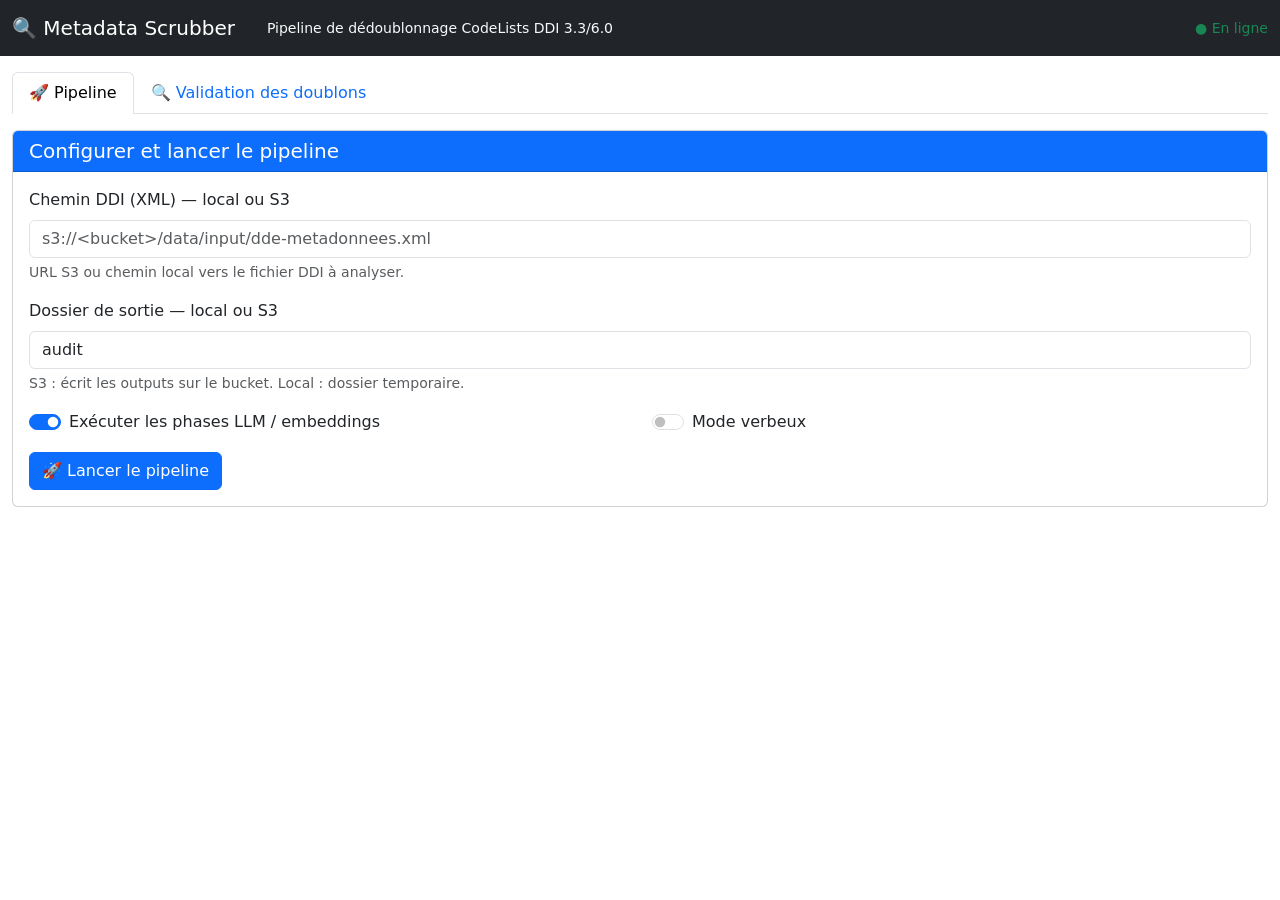
==== scrubber_app/templates/index.html @ 8039c0e9 "Add docs + app + notebook d'exploration" ====
<!DOCTYPE html>
<html lang="fr">
<head>
    <meta charset="UTF-8">
    <meta name="viewport" content="width=device-width, initial-scale=1.0">
    <title>Metadata Scrubber — Pipeline de dédoublonnage DDI</title>
    <!-- Bootstrap 5 for layout -->
    <link href="https://cdn.jsdelivr.net/npm/bootstrap@5.3.2/dist/css/bootstrap.min.css"
          rel="stylesheet"
          integrity="sha384-T3c6CoIi6uLrA9TneNEoa7RxnatzjcDSCmG1MXxSR1GAsXEV/Dwwykc2MPK8M2HN"
          crossorigin="anonymous">
    <link rel="stylesheet" href="static/css/style.css">
</head>
<body>
    <!-- Navbar -->
    <nav class="navbar navbar-expand-lg navbar-dark bg-dark">
        <div class="container-fluid">
            <a class="navbar-brand" href="/">🔍 Metadata Scrubber</a>
            <span class="navbar-text ms-3 text-light small">Pipeline de dédoublonnage CodeLists DDI 3.3/6.0</span>
            <span id="health-status" class="navbar-text ms-auto text-success small">● En ligne</span>
        </div>
    </nav>

    <div class="container-fluid mt-3">
        <!-- Tabs -->
        <ul class="nav nav-tabs" id="mainTabs" role="tablist">
            <li class="nav-item" role="presentation">
                <button class="nav-link active" id="pipeline-tab" data-bs-toggle="tab"
                        data-bs-target="#pipeline" type="button" role="tab"
                        aria-controls="pipeline" aria-selected="true">
                    🚀 Pipeline
                </button>
            </li>
            <li class="nav-item" role="presentation">
                <button class="nav-link" id="validation-tab" data-bs-toggle="tab"
                        data-bs-target="#validation" type="button" role="tab"
                        aria-controls="validation" aria-selected="false">
                    🔍 Validation des doublons
                </button>
            </li>
        </ul>

        <div class="tab-content" id="mainTabsContent">
            <!-- ================================================================
                 TAB 1: PIPELINE
                 ================================================================ -->
            <div class="tab-pane fade show active" id="pipeline" role="tabpanel"
                 aria-labelledby="pipeline-tab">
                <div class="card mt-3">
                    <div class="card-header bg-primary text-white">
                        <h5 class="mb-0">Configurer et lancer le pipeline</h5>
                    </div>
                    <div class="card-body">
                        <form id="pipelineForm">
                            <div class="mb-3">
                                <label for="xmlSource" class="form-label">Chemin DDI (XML) — local ou S3</label>
                                <input type="text" class="form-control" id="xmlSource"
                                       placeholder="s3://<bucket>/data/input/dde-metadonnees.xml" required>
                                <div class="form-text">URL S3 ou chemin local vers le fichier DDI à analyser.</div>
                            </div>
                            <div class="mb-3">
                                <label for="outputBase" class="form-label">Dossier de sortie — local ou S3</label>
                                <input type="text" class="form-control" id="outputBase"
                                       placeholder="audit" value="audit" required>
                                <div class="form-text">S3 : écrit les outputs sur le bucket. Local : dossier temporaire.</div>
                            </div>
                            <div class="row">
                                <div class="col-md-6 mb-3">
                                    <div class="form-check form-switch">
                                        <input class="form-check-input" type="checkbox" id="runLlm" checked>
                                        <label class="form-check-label" for="runLlm">
                                            Exécuter les phases LLM / embeddings
                                        </label>
                                    </div>
                                </div>
                                <div class="col-md-6 mb-3">
                                    <div class="form-check form-switch">
                                        <input class="form-check-input" type="checkbox" id="verbose">
                                        <label class="form-check-label" for="verbose">
                                            Mode verbeux
                                        </label>
                                    </div>
                                </div>
                            </div>
                            <button type="button" class="btn btn-primary" id="launchBtn">
                                🚀 Lancer le pipeline
                            </button>
                        </form>

                        <!-- Progress section -->
                        <div id="progressSection" class="mt-4 d-none">
                            <div class="progress mb-2" style="height: 25px;">
                                <div id="progressBar" class="progress-bar progress-bar-striped progress-bar-animated"
                                     role="progressbar" style="width: 0%">0%</div>
                            </div>
                            <p id="phaseLabel" class="text-muted">Phase : —</p>
                            <div class="accordion" id="logsAccordion">
                                <div class="accordion-item">
                                    <h2 class="accordion-header">
                                        <button class="accordion-button collapsed" type="button"
                                                data-bs-toggle="collapse" data-bs-target="#logsCollapse">
                                            📋 Logs d'exécution <span id="logCount">(0)</span>
                                        </button>
                                    </h2>
                                    <div id="logsCollapse" class="accordion-collapse collapse"
                                         data-bs-parent="#logsAccordion">
                                        <div class="accordion-body">
                                            <pre id="logsContainer" class="bg-black text-white p-3 rounded"
                                                 style="max-height: 400px; overflow-y: auto; font-size: 0.85rem;"></pre>
                                        </div>
                                    </div>
                                </div>
                            </div>
                        </div>

                        <!-- Result section -->
                        <div id="resultSection" class="mt-4 d-none">
                            <div class="alert alert-success" id="resultAlert">
                                <h5>✅ Pipeline terminé !</h5>
                                <p>Durée : <span id="resultDuration">-</span></p>
                                <div id="fileLinks"></div>
                            </div>
                            <div class="mt-3">
                                <button class="btn btn-outline-primary" id="goToValidationBtn">
                                    🔍 Aller à l'onglet Validation
                                </button>
                            </div>
                        </div>
                    </div>
                </div>
            </div>

            <!-- ================================================================
                 TAB 2: VALIDATION
                 ================================================================ -->
            <div class="tab-pane fade" id="validation" role="tabpanel"
                 aria-labelledby="validation-tab">
                <div class="card mt-3">
                    <div class="card-header bg-secondary text-white">
                        <h5 class="mb-0">Valider les doublons de CodeLists</h5>
                    </div>
                    <div class="card-body">
                        <!-- Load registry -->
                        <div class="row g-2 mb-3">
                            <div class="col-md-8">
                                <input type="text" class="form-control form-control-sm" id="registryPath"
                                       placeholder="Chemin du codelist_duplicates.json"
                                       value="audit/codelist_duplicates.json">
                            </div>
                            <div class="col-md-4">
                                <button class="btn btn-sm btn-outline-primary w-100" id="loadRegistryBtn">
                                    📂 Charger le registre
                                </button>
                            </div>
                        </div>

                        <!-- Stats -->
                        <div id="statsSection" class="d-none">
                            <div class="row mb-3">
                                <div class="col-sm-3 col-6">
                                    <div class="card bg-light">
                                        <div class="card-body text-center p-2">
                                            <h6 class="mb-0 text-muted">CodeLists</h6>
                                            <h4 class="mb-0" id="statTotalCL">0</h4>
                                        </div>
                                    </div>
                                </div>
                                <div class="col-sm-3 col-6">
                                    <div class="card bg-light">
                                        <div class="card-body text-center p-2">
                                            <h6 class="mb-0 text-muted">Doublons</h6>
                                            <h4 class="mb-0" id="statTotalDups">0</h4>
                                        </div>
                                    </div>
                                </div>
                                <div class="col-sm-3 col-6">
                                    <div class="card bg-light">
                                        <div class="card-body text-center p-2">
                                            <h6 class="mb-0 text-muted">Approuvés</h6>
                                            <h4 class="mb-0 text-success" id="statApproved">0</h4>
                                        </div>
                                    </div>
                                </div>
                                <div class="col-sm-3 col-6">
                                    <div class="card bg-light">
                                        <div class="card-body text-center p-2">
                                            <h6 class="mb-0 text-muted">En attente</h6>
                                            <h4 class="mb-0 text-warning" id="statPending">0</h4>
                                        </div>
                                    </div>
                                </div>
                            </div>

                            <!-- Bulk actions -->
                            <div class="row g-2 mb-3">
                                <div class="col-6 col-md-3">
                                    <button class="btn btn-sm btn-outline-success w-100" id="bulkApproveExact">
                                        ✅ Approuver exactes
                                    </button>
                                </div>
                                <div class="col-6 col-md-3">
                                    <button class="btn btn-sm btn-outline-success w-100" id="bulkApproveHighConf">
                                        ✅ Approuver ≥0.95
                                    </button>
                                </div>
                                <div class="col-6 col-md-3">
                                    <button class="btn btn-sm btn-outline-danger w-100" id="bulkRejectAll">
                                        ❌ Tout rejeter
                                    </button>
                                </div>
                                <div class="col-6 col-md-3">
                                    <button class="btn btn-sm btn-outline-secondary w-100" id="bulkPendingAll">
                                        🔄 Tout remettre en attente
                                    </button>
                                </div>
                            </div>

                            <!-- Filters -->
                            <div class="row g-2 mb-3 align-items-end">
                                <div class="col-md-3">
                                    <label class="form-label small">Filtre décision</label>
                                    <select class="form-select form-select-sm" id="decisionFilter">
                                        <option value="approve,reject,pending" selected>Toutes</option>
                                        <option value="pending">En attente uniquement</option>
                                        <option value="approve">Approuvés uniquement</option>
                                        <option value="reject">Rejetés uniquement</option>
                                    </select>
                                </div>
                                <div class="col-md-4">
                                    <label class="form-label small">Recherche</label>
                                    <input type="text" class="form-control form-control-sm" id="searchFilter"
                                           placeholder="Nom de la CodeList...">
                                </div>
                                <div class="col-md-2">
                                    <label class="form-label small">Afficher</label>
                                    <select class="form-select form-select-sm" id="pageSize">
                                        <option value="20">20</option>
                                        <option value="50" selected>50</option>
                                        <option value="100">100</option>
                                    </select>
                                </div>
                                <div class="col-md-3">
                                    <button class="btn btn-sm btn-secondary w-100" id="applyFilters">
                                        🔍 Filtrer
                                    </button>
                                </div>
                            </div>

                            <!-- Pagination -->
                            <nav aria-label="Pagination">
                                <ul class="pagination pagination-sm" id="pagination"></ul>
                            </nav>

                            <!-- Codelist list -->
                            <div id="codelistContainer" class="mb-3">
                                <!-- Will be filled by JS -->
                            </div>

                            <!-- Save/Download -->
                            <div class="row g-2 mt-3">
                                <div class="col-md-6">
                                    <button class="btn btn-outline-secondary w-100" id="downloadBtn">
                                        ⬇️ Télécharger JSON
                                    </button>
                                </div>
                                <div class="col-md-6">
                                    <button class="btn btn-outline-primary w-100" id="saveBtn">
                                        💾 Sauvegarder
                                    </button>
                                </div>
                            </div>
                        </div>

                        <!-- Empty state -->
                        <div id="emptyState">
                            <div class="text-center py-5">
                                <p class="text-muted">
                                    👈 Chargez le registre via le formulaire ci-dessus
                                    ou lancez un pipeline depuis l'onglet Pipeline.
                                </p>
                            </div>
                        </div>
                    </div>
                </div>
            </div>
        </div>
    </div>

    <!-- Toast notifications -->
    <div class="position-fixed top-0 end-0 p-3" style="z-index: 11">
        <div id="toastContainer" class="toast-container"></div>
    </div>

    <!-- Bootstrap JS -->
    <script src="https://cdn.jsdelivr.net/npm/bootstrap@5.3.2/dist/js/bootstrap.bundle.min.js"
            integrity="sha384-C6RzsynM9kWDrMNeT87bh95OGNyZPhcTNXj1NW7RuBCsyN/o0jlpcV8Qyq46cDfL"
            crossorigin="anonymous"></script>
    <!-- App scripts -->
    <script src="static/js/config.js"></script>
    <script src="static/js/main.js"></script>
    <script src="static/js/pipeline.js"></script>
    <script src="static/js/registry.js"></script>
</body>
</html>
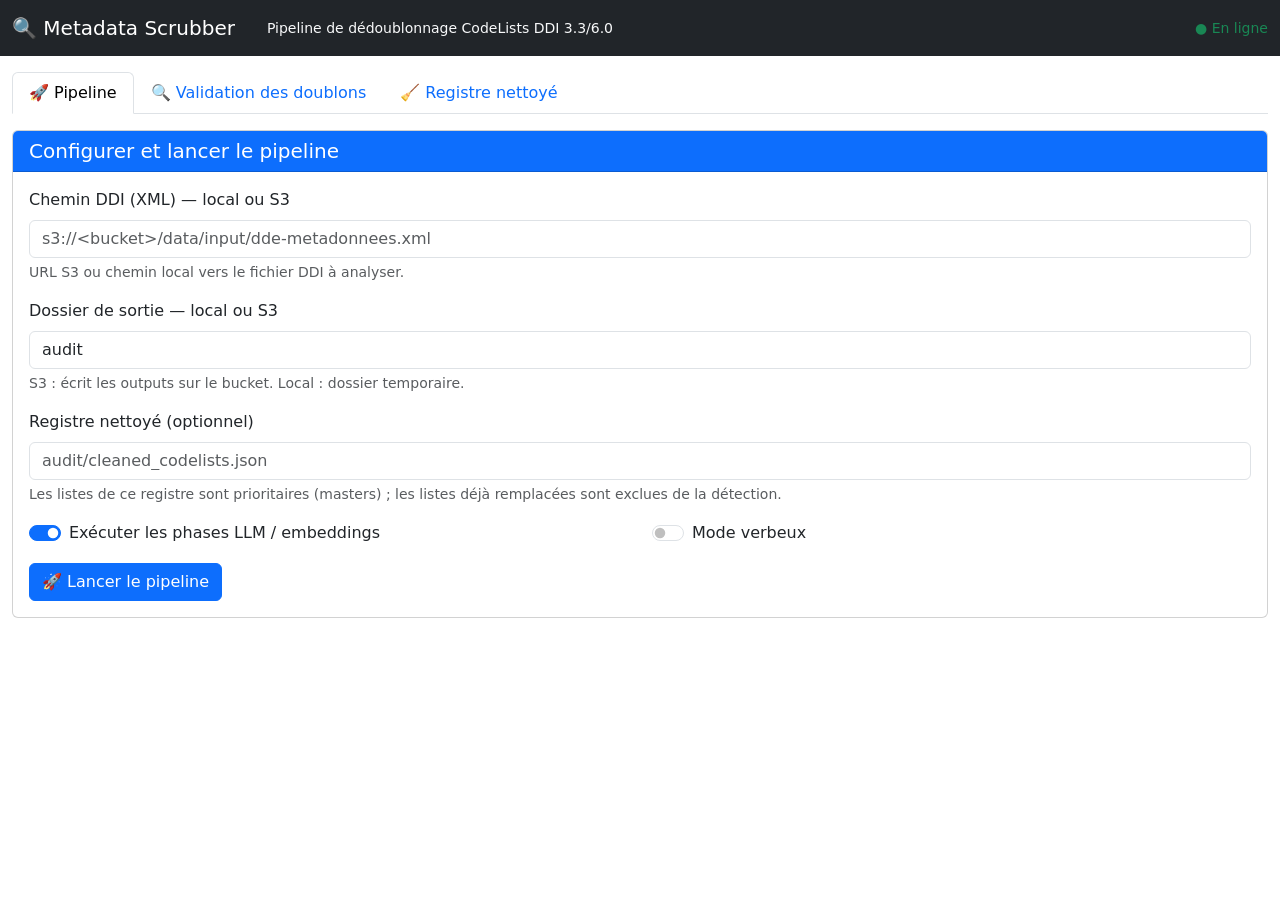
==== commit e6952fcf: "Improvements" ====
--- a/scrubber_app/templates/index.html
+++ b/scrubber_app/templates/index.html
@@ -1,16 +1,16 @@
 <!DOCTYPE html>
 <html lang="fr">
+
 <head>
     <meta charset="UTF-8">
     <meta name="viewport" content="width=device-width, initial-scale=1.0">
     <title>Metadata Scrubber — Pipeline de dédoublonnage DDI</title>
     <!-- Bootstrap 5 for layout -->
-    <link href="https://cdn.jsdelivr.net/npm/bootstrap@5.3.2/dist/css/bootstrap.min.css"
-          rel="stylesheet"
-          integrity="sha384-T3c6CoIi6uLrA9TneNEoa7RxnatzjcDSCmG1MXxSR1GAsXEV/Dwwykc2MPK8M2HN"
-          crossorigin="anonymous">
+    <link href="https://cdn.jsdelivr.net/npm/bootstrap@5.3.2/dist/css/bootstrap.min.css" rel="stylesheet"
+        integrity="sha384-T3c6CoIi6uLrA9TneNEoa7RxnatzjcDSCmG1MXxSR1GAsXEV/Dwwykc2MPK8M2HN" crossorigin="anonymous">
     <link rel="stylesheet" href="static/css/style.css">
 </head>
+
 <body>
     <!-- Navbar -->
     <nav class="navbar navbar-expand-lg navbar-dark bg-dark">
@@ -25,17 +25,21 @@
         <!-- Tabs -->
         <ul class="nav nav-tabs" id="mainTabs" role="tablist">
             <li class="nav-item" role="presentation">
-                <button class="nav-link active" id="pipeline-tab" data-bs-toggle="tab"
-                        data-bs-target="#pipeline" type="button" role="tab"
-                        aria-controls="pipeline" aria-selected="true">
+                <button class="nav-link active" id="pipeline-tab" data-bs-toggle="tab" data-bs-target="#pipeline"
+                    type="button" role="tab" aria-controls="pipeline" aria-selected="true">
                     🚀 Pipeline
                 </button>
             </li>
             <li class="nav-item" role="presentation">
-                <button class="nav-link" id="validation-tab" data-bs-toggle="tab"
-                        data-bs-target="#validation" type="button" role="tab"
-                        aria-controls="validation" aria-selected="false">
+                <button class="nav-link" id="validation-tab" data-bs-toggle="tab" data-bs-target="#validation"
+                    type="button" role="tab" aria-controls="validation" aria-selected="false">
                     🔍 Validation des doublons
+                </button>
+            </li>
+            <li class="nav-item" role="presentation">
+                <button class="nav-link" id="cleaned-tab" data-bs-toggle="tab" data-bs-target="#cleaned"
+                    type="button" role="tab" aria-controls="cleaned" aria-selected="false">
+                    🧹 Registre nettoyé
                 </button>
             </li>
         </ul>
@@ -44,8 +48,7 @@
             <!-- ================================================================
                  TAB 1: PIPELINE
                  ================================================================ -->
-            <div class="tab-pane fade show active" id="pipeline" role="tabpanel"
-                 aria-labelledby="pipeline-tab">
+            <div class="tab-pane fade show active" id="pipeline" role="tabpanel" aria-labelledby="pipeline-tab">
                 <div class="card mt-3">
                     <div class="card-header bg-primary text-white">
                         <h5 class="mb-0">Configurer et lancer le pipeline</h5>
@@ -55,14 +58,23 @@
                             <div class="mb-3">
                                 <label for="xmlSource" class="form-label">Chemin DDI (XML) — local ou S3</label>
                                 <input type="text" class="form-control" id="xmlSource"
-                                       placeholder="s3://<bucket>/data/input/dde-metadonnees.xml" required>
+                                    placeholder="s3://<bucket>/data/input/dde-metadonnees.xml" required>
                                 <div class="form-text">URL S3 ou chemin local vers le fichier DDI à analyser.</div>
                             </div>
                             <div class="mb-3">
                                 <label for="outputBase" class="form-label">Dossier de sortie — local ou S3</label>
-                                <input type="text" class="form-control" id="outputBase"
-                                       placeholder="audit" value="audit" required>
-                                <div class="form-text">S3 : écrit les outputs sur le bucket. Local : dossier temporaire.</div>
+                                <input type="text" class="form-control" id="outputBase" placeholder="audit"
+                                    value="audit" required>
+                                <div class="form-text">S3 : écrit les outputs sur le bucket. Local : dossier temporaire.
+                                </div>
+                            </div>
+                            <div class="mb-3">
+                                <label for="pipelineRegistryPath" class="form-label">Registre nettoyé (optionnel)</label>
+                                <input type="text" class="form-control" id="pipelineRegistryPath"
+                                    placeholder="audit/cleaned_codelists.json">
+                                <div class="form-text">Les listes de ce registre sont prioritaires (masters) ;
+                                    les listes déjà remplacées sont exclues de la détection.
+                                </div>
                             </div>
                             <div class="row">
                                 <div class="col-md-6 mb-3">
@@ -91,22 +103,22 @@
                         <div id="progressSection" class="mt-4 d-none">
                             <div class="progress mb-2" style="height: 25px;">
                                 <div id="progressBar" class="progress-bar progress-bar-striped progress-bar-animated"
-                                     role="progressbar" style="width: 0%">0%</div>
+                                    role="progressbar" style="width: 0%">0%</div>
                             </div>
                             <p id="phaseLabel" class="text-muted">Phase : —</p>
                             <div class="accordion" id="logsAccordion">
                                 <div class="accordion-item">
                                     <h2 class="accordion-header">
                                         <button class="accordion-button collapsed" type="button"
-                                                data-bs-toggle="collapse" data-bs-target="#logsCollapse">
+                                            data-bs-toggle="collapse" data-bs-target="#logsCollapse">
                                             📋 Logs d'exécution <span id="logCount">(0)</span>
                                         </button>
                                     </h2>
                                     <div id="logsCollapse" class="accordion-collapse collapse"
-                                         data-bs-parent="#logsAccordion">
+                                        data-bs-parent="#logsAccordion">
                                         <div class="accordion-body">
                                             <pre id="logsContainer" class="bg-black text-white p-3 rounded"
-                                                 style="max-height: 400px; overflow-y: auto; font-size: 0.85rem;"></pre>
+                                                style="max-height: 400px; overflow-y: auto; font-size: 0.85rem;"></pre>
                                         </div>
                                     </div>
                                 </div>
@@ -133,8 +145,7 @@
             <!-- ================================================================
                  TAB 2: VALIDATION
                  ================================================================ -->
-            <div class="tab-pane fade" id="validation" role="tabpanel"
-                 aria-labelledby="validation-tab">
+            <div class="tab-pane fade" id="validation" role="tabpanel" aria-labelledby="validation-tab">
                 <div class="card mt-3">
                     <div class="card-header bg-secondary text-white">
                         <h5 class="mb-0">Valider les doublons de CodeLists</h5>
@@ -144,8 +155,8 @@
                         <div class="row g-2 mb-3">
                             <div class="col-md-8">
                                 <input type="text" class="form-control form-control-sm" id="registryPath"
-                                       placeholder="Chemin du codelist_duplicates.json"
-                                       value="audit/codelist_duplicates.json">
+                                    placeholder="Chemin du codelist_duplicates.json"
+                                    value="audit/codelist_duplicates.json">
                             </div>
                             <div class="col-md-4">
                                 <button class="btn btn-sm btn-outline-primary w-100" id="loadRegistryBtn">
@@ -217,19 +228,27 @@
 
                             <!-- Filters -->
                             <div class="row g-2 mb-3 align-items-end">
-                                <div class="col-md-3">
+                                <div class="col-md-2">
                                     <label class="form-label small">Filtre décision</label>
                                     <select class="form-select form-select-sm" id="decisionFilter">
                                         <option value="approve,reject,pending" selected>Toutes</option>
                                         <option value="pending">En attente uniquement</option>
                                         <option value="approve">Approuvés uniquement</option>
                                         <option value="reject">Rejetés uniquement</option>
+                                        <option value="none">Sans doublon</option>
                                     </select>
                                 </div>
-                                <div class="col-md-4">
+                                <div class="col-md-2">
+                                    <label class="form-label small">Origine</label>
+                                    <select class="form-select form-select-sm" id="originFilter">
+                                        <option value="all" selected>Toutes</option>
+                                        <option value="registry">Registre uniquement</option>
+                                    </select>
+                                </div>
+                                <div class="col-md-3">
                                     <label class="form-label small">Recherche</label>
                                     <input type="text" class="form-control form-control-sm" id="searchFilter"
-                                           placeholder="Nom de la CodeList...">
+                                        placeholder="Nom de la CodeList...">
                                 </div>
                                 <div class="col-md-2">
                                     <label class="form-label small">Afficher</label>
@@ -258,12 +277,17 @@
 
                             <!-- Save/Download -->
                             <div class="row g-2 mt-3">
-                                <div class="col-md-6">
+                                <div class="col-md-4">
                                     <button class="btn btn-outline-secondary w-100" id="downloadBtn">
                                         ⬇️ Télécharger JSON
                                     </button>
                                 </div>
-                                <div class="col-md-6">
+                                <div class="col-md-4">
+                                    <button class="btn btn-outline-success w-100" id="downloadCleanedBtn">
+                                        ⬇️ Registre nettoyé
+                                    </button>
+                                </div>
+                                <div class="col-md-4">
                                     <button class="btn btn-outline-primary w-100" id="saveBtn">
                                         💾 Sauvegarder
                                     </button>
@@ -283,22 +307,83 @@
                     </div>
                 </div>
             </div>
+
+            <!-- ================================================================
+                 TAB 3: REGISTRE NETTOYÉ
+                 ================================================================ -->
+            <div class="tab-pane fade" id="cleaned" role="tabpanel" aria-labelledby="cleaned-tab">
+                <div class="card mt-3">
+                    <div class="card-header bg-success text-white">
+                        <h5 class="mb-0">Registre des CodeLists nettoyées</h5>
+                    </div>
+                    <div class="card-body">
+                        <!-- Chemin + actions -->
+                        <div class="row g-2 mb-3">
+                            <div class="col-md-6">
+                                <input type="text" class="form-control form-control-sm" id="cleanedPath"
+                                    placeholder="Chemin du cleaned_codelists.json"
+                                    value="audit/cleaned_codelists.json">
+                            </div>
+                            <div class="col-md-2">
+                                <button class="btn btn-sm btn-outline-primary w-100" id="loadCleanedBtn">
+                                    📂 Charger
+                                </button>
+                            </div>
+                            <div class="col-md-2">
+                                <button class="btn btn-sm btn-outline-success w-100" id="saveCleanedBtn">
+                                    💾 Sauvegarder
+                                </button>
+                            </div>
+                            <div class="col-md-2">
+                                <button class="btn btn-sm btn-outline-secondary w-100" id="downloadCleanedFileBtn">
+                                    ⬇️ Télécharger
+                                </button>
+                            </div>
+                        </div>
+
+                        <!-- Infos + recherche -->
+                        <div class="row g-2 mb-3 align-items-center d-none" id="cleanedToolbar">
+                            <div class="col-md-4">
+                                <span class="badge bg-success" id="cleanedCount">0 entrées</span>
+                                <span class="badge bg-warning text-dark d-none" id="cleanedDirty">modifications non sauvegardées</span>
+                            </div>
+                            <div class="col-md-8">
+                                <input type="text" class="form-control form-control-sm" id="cleanedSearch"
+                                    placeholder="Rechercher (nom, libellé, id)...">
+                            </div>
+                        </div>
+
+                        <!-- Entrées -->
+                        <div id="cleanedContainer"></div>
+
+                        <!-- État vide -->
+                        <div id="cleanedEmptyState">
+                            <div class="text-center py-5">
+                                <p class="text-muted">
+                                    👈 Chargez un registre nettoyé, ou validez des doublons
+                                    puis sauvegardez depuis l'onglet Validation.
+                                </p>
+                            </div>
+                        </div>
+                    </div>
+                </div>
+            </div>
         </div>
     </div>
 
     <!-- Toast notifications -->
-    <div class="position-fixed top-0 end-0 p-3" style="z-index: 11">
-        <div id="toastContainer" class="toast-container"></div>
-    </div>
+    <div id="toastContainer" class="toast-container" style="position: fixed; top: 16px; left: 16px; right: 16px; z-index: 9999;"></div>
 
     <!-- Bootstrap JS -->
     <script src="https://cdn.jsdelivr.net/npm/bootstrap@5.3.2/dist/js/bootstrap.bundle.min.js"
-            integrity="sha384-C6RzsynM9kWDrMNeT87bh95OGNyZPhcTNXj1NW7RuBCsyN/o0jlpcV8Qyq46cDfL"
-            crossorigin="anonymous"></script>
+        integrity="sha384-C6RzsynM9kWDrMNeT87bh95OGNyZPhcTNXj1NW7RuBCsyN/o0jlpcV8Qyq46cDfL"
+        crossorigin="anonymous"></script>
     <!-- App scripts -->
     <script src="static/js/config.js"></script>
     <script src="static/js/main.js"></script>
     <script src="static/js/pipeline.js"></script>
     <script src="static/js/registry.js"></script>
+    <script src="static/js/cleaned.js"></script>
 </body>
+
 </html>
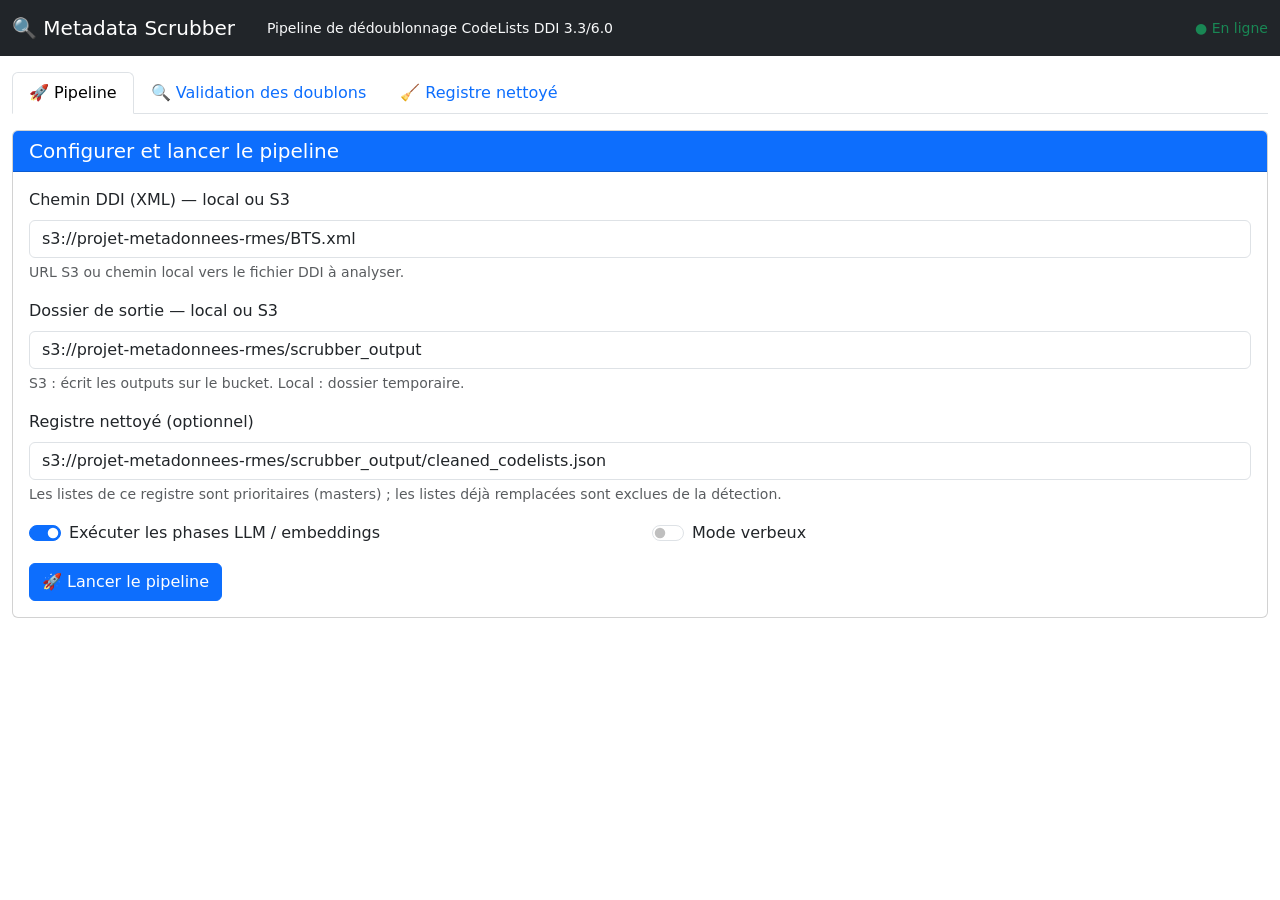
==== commit 041d31fb: "Add describption and userID to duplicates detection" ====
--- a/scrubber_app/templates/index.html
+++ b/scrubber_app/templates/index.html
@@ -58,20 +58,23 @@
                             <div class="mb-3">
                                 <label for="xmlSource" class="form-label">Chemin DDI (XML) — local ou S3</label>
                                 <input type="text" class="form-control" id="xmlSource"
+                                    value="s3://projet-metadonnees-rmes/BTS.xml"
                                     placeholder="s3://<bucket>/data/input/dde-metadonnees.xml" required>
                                 <div class="form-text">URL S3 ou chemin local vers le fichier DDI à analyser.</div>
                             </div>
                             <div class="mb-3">
                                 <label for="outputBase" class="form-label">Dossier de sortie — local ou S3</label>
-                                <input type="text" class="form-control" id="outputBase" placeholder="audit"
-                                    value="audit" required>
+                                <input type="text" class="form-control" id="outputBase"
+                                    value="s3://projet-metadonnees-rmes/scrubber_output"
+                                    placeholder="s3://<bucket>/output/scrubber" required>
                                 <div class="form-text">S3 : écrit les outputs sur le bucket. Local : dossier temporaire.
                                 </div>
                             </div>
                             <div class="mb-3">
                                 <label for="pipelineRegistryPath" class="form-label">Registre nettoyé (optionnel)</label>
                                 <input type="text" class="form-control" id="pipelineRegistryPath"
-                                    placeholder="audit/cleaned_codelists.json">
+                                    value="s3://projet-metadonnees-rmes/scrubber_output/cleaned_codelists.json"
+                                    placeholder="s3://<bucket>/output/scrubber/cleaned_codelists.json">
                                 <div class="form-text">Les listes de ce registre sont prioritaires (masters) ;
                                     les listes déjà remplacées sont exclues de la détection.
                                 </div>
@@ -155,8 +158,8 @@
                         <div class="row g-2 mb-3">
                             <div class="col-md-8">
                                 <input type="text" class="form-control form-control-sm" id="registryPath"
-                                    placeholder="Chemin du codelist_duplicates.json"
-                                    value="audit/codelist_duplicates.json">
+                                    value="s3://projet-metadonnees-rmes/scrubber_output/codelist_duplicates.json"
+                                    placeholder="s3://<bucket>/output/scrubber/codelist_duplicates.json">
                             </div>
                             <div class="col-md-4">
                                 <button class="btn btn-sm btn-outline-primary w-100" id="loadRegistryBtn">
@@ -321,8 +324,8 @@
                         <div class="row g-2 mb-3">
                             <div class="col-md-6">
                                 <input type="text" class="form-control form-control-sm" id="cleanedPath"
-                                    placeholder="Chemin du cleaned_codelists.json"
-                                    value="audit/cleaned_codelists.json">
+                                    value="s3://projet-metadonnees-rmes/scrubber_output/cleaned_codelists.json"
+                                    placeholder="s3://<bucket>/output/scrubber/cleaned_codelists.json">
                             </div>
                             <div class="col-md-2">
                                 <button class="btn btn-sm btn-outline-primary w-100" id="loadCleanedBtn">
